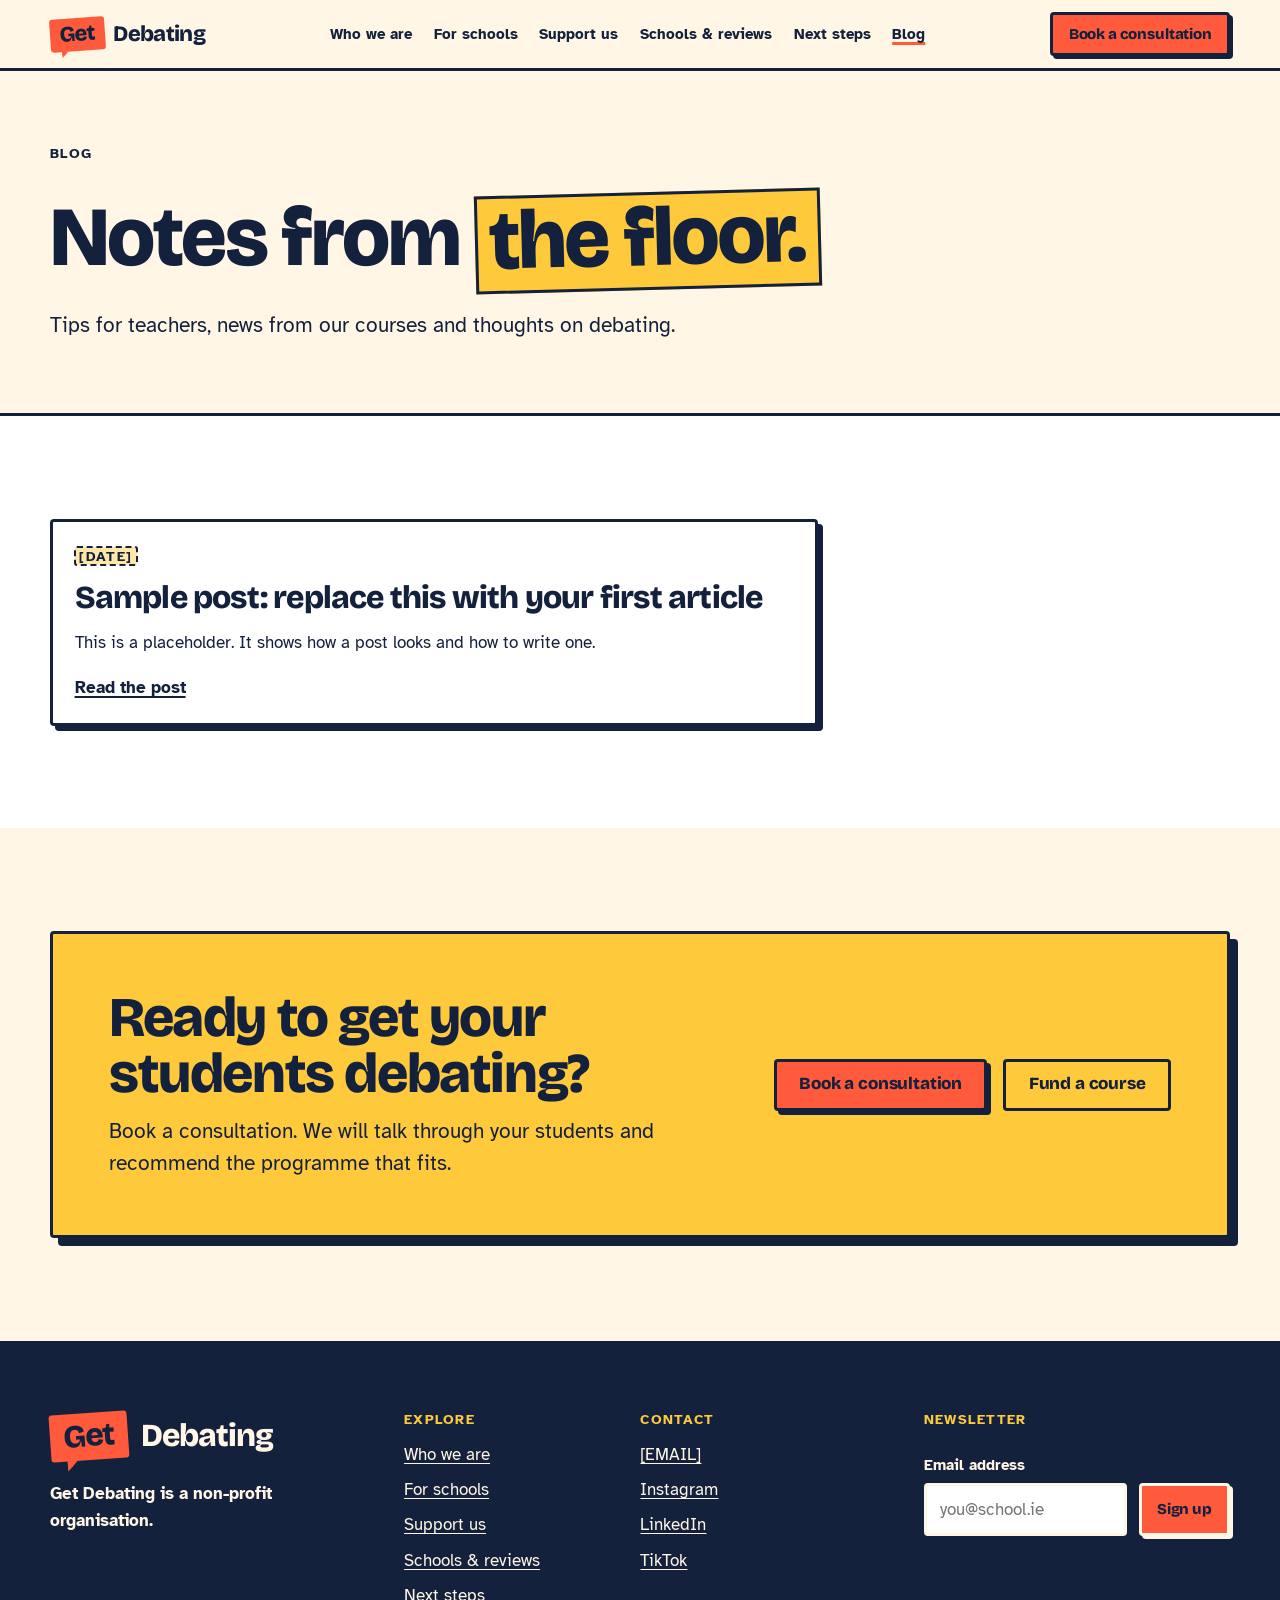
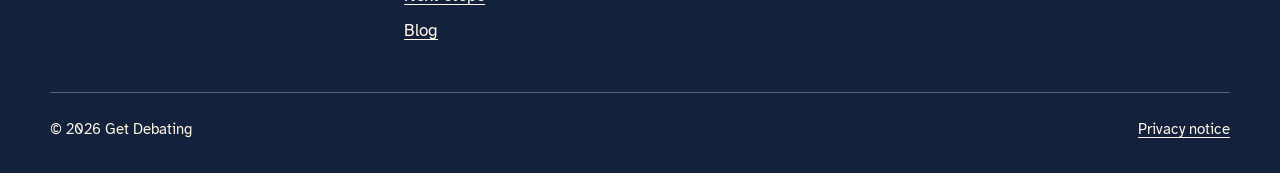
==== blog/index.html @ c515c118 "Add files via upload" ====
<!DOCTYPE html>
<html lang="en-IE">
<head>
<meta charset="utf-8">
<meta name="viewport" content="width=device-width, initial-scale=1">
<title>Blog | Get Debating</title>
<meta name="description" content="Tips for teachers, news from our courses and thoughts on debating.">

<!--
  HOW TO EDIT THIS PAGE
  - All the words you can change sit between the tags, in plain view.
    Each section starts with a banner comment like  ===== SECTION NAME =====
  - Anything in [SQUARE BRACKETS] is a placeholder waiting for real content.
  - Colours and fonts: css/site.css, section 1 (SETTINGS).
  - Email, social links, donation link, form address: js/settings.js (fill in once).
  - Photos: look for comments starting  PHOTO:
-->

<link rel="icon" href="data:image/svg+xml,%3Csvg xmlns='http://www.w3.org/2000/svg' viewBox='0 0 32 32'%3E%3Crect width='32' height='32' rx='4' fill='%23FF5A3C'/%3E%3Ctext x='16' y='23' font-family='Arial Black,Arial' font-weight='900' font-size='20' text-anchor='middle' fill='%2314213D'%3EG%3C/text%3E%3C/svg%3E">
<link rel="preconnect" href="https://fonts.googleapis.com">
<link rel="preconnect" href="https://fonts.gstatic.com" crossorigin>
<link rel="stylesheet" href="https://fonts.googleapis.com/css2?family=Bricolage+Grotesque:opsz,wght@12..96,200..800&display=swap">
<link rel="stylesheet" href="https://fonts.googleapis.com/css2?family=Atkinson+Hyperlegible:ital,wght@0,400;0,700;1,400&display=swap">
<link rel="stylesheet" href="../css/site.css">
<script>document.documentElement.classList.add("js");</script>
</head>

<body>
<a class="skip-link" href="#main">Skip to main content</a>

<!-- ===== HEADER (same on every page) ===== -->
<header class="site-header">
  <div class="wrap site-header__bar">
    <a class="wordmark" href="../index.html">
      <span class="wordmark__get">Get</span> <span class="wordmark__deb">Debating</span>
    </a>

    <button class="nav-toggle" type="button" aria-expanded="false" aria-controls="site-nav">Menu</button>

    <nav id="site-nav" class="site-nav" aria-label="Main">
      <ul>
        <li><a href="../about.html">Who we are</a></li>
        <li><a href="../schools.html">For schools</a></li>
        <li><a href="../support.html">Support us</a></li>
        <li><a href="../reviews.html">Schools &amp; reviews</a></li>
        <li><a href="../next-steps.html">Next steps</a></li>
        <li><a href="../blog/index.html" aria-current="page">Blog</a></li>
        <li class="site-nav__fund"><a class="btn btn--fund btn--small" href="../support.html#fund-a-course">Fund a course</a></li>
      </ul>
    </nav>

    <a class="btn btn--small header-book" href="../schools.html#consultation">Book<span class="header-book__long">&nbsp;a consultation</span></a>
  </div>
</header>


<main id="main">
  <!-- ===== PAGE HEADING ===== -->
  <section class="page-hero">
    <div class="wrap">
      <p class="kicker">Blog</p>
      <!-- EDIT: page headline and intro -->
      <h1>Notes from <span class="hl">the floor.</span></h1>
      <p class="lead">Tips for teachers, news from our courses and thoughts on debating.</p>
    </div>
  </section>


  <!-- ===== LIST OF POSTS =====
       TO ADD A POST TO THIS LIST:
       1. Copy everything from <article class="card post-card"> to </article> below.
       2. Paste it directly under this comment, so the newest post comes first.
       3. Change the date, the file name inside href="", the title and the summary. -->
  <section class="section on-white">
    <div class="wrap">
      <div class="post-list">

        <article class="card post-card">
          <p class="kicker"><span class="ph">[DATE]</span></p>
          <h2><a href="sample-post.html">Sample post: replace this with your first article</a></h2>
          <p>This is a placeholder. It shows how a post looks and how to write one.</p>
          <a class="card__link" href="sample-post.html">Read the post</a>
        </article>

      </div>
    </div>
  </section>

  <!-- ===== CLOSING ACTION PANEL (same on every page) ===== -->
  <section class="section no-print">
    <div class="wrap">
      <div class="action-panel">
        <div class="stack" style="gap:.9rem">
          <h2>Ready to get your students debating?</h2>
          <p class="lead">Book a consultation. We will talk through your students and recommend the programme that fits.</p>
        </div>
        <div class="actions">
          <a class="btn" href="../schools.html#consultation">Book a consultation</a>
          <a class="btn btn--plain" href="../support.html#fund-a-course">Fund a course</a>
        </div>
      </div>
    </div>
  </section>

</main>


<!-- ===== FOOTER (same on every page) ===== -->
<footer class="site-footer on-ink">
  <div class="wrap">
    <div class="site-footer__grid">

      <div class="site-footer__brand">
        <a class="wordmark wordmark--large" href="../index.html">
          <span class="wordmark__get">Get</span> <span class="wordmark__deb">Debating</span>
        </a>
        <p class="site-footer__nonprofit">Get Debating is a non-profit organisation.</p>
        <!-- REGISTRATION NUMBER: when you have one, un-comment the next line and fill it in.
        <p>Registration number: [REGISTRATION NUMBER]</p>
        -->
      </div>

      <nav aria-label="Footer">
        <h2>Explore</h2>
        <ul>
          <li><a href="../about.html">Who we are</a></li>
          <li><a href="../schools.html">For schools</a></li>
          <li><a href="../support.html">Support us</a></li>
          <li><a href="../reviews.html">Schools &amp; reviews</a></li>
          <li><a href="../next-steps.html">Next steps</a></li>
          <li><a href="../blog/index.html">Blog</a></li>
        </ul>
      </nav>

      <div>
        <h2>Contact</h2>
        <!-- The email and social links are set once in js/settings.js. Delete any line you don't use. -->
        <ul>
          <li><a data-link="email" href="#">[EMAIL]</a></li>
          <li><a data-link="instagram" href="#">Instagram</a></li>
          <li><a data-link="linkedin" href="#">LinkedIn</a></li>
          <li><a data-link="tiktok" href="#">TikTok</a></li>
        </ul>
      </div>

      <!-- NEWSLETTER (optional extra: delete this whole <form> if you don't want it) -->
      <form class="newsletter" data-form="Newsletter sign-up" data-success="Thank you. You are on the list.">
        <h2>Newsletter</h2>
        <div class="field">
          <label for="newsletter-email">Email address</label>
          <div class="newsletter__row">
            <input class="input" id="newsletter-email" name="email" type="email" autocomplete="email" placeholder="you@school.ie" required>
            <button class="btn btn--small" type="submit">Sign up</button>
          </div>
        </div>
        <p class="form-status" role="status"></p>
      </form>

    </div>

    <div class="site-footer__base">
      <p>© <span data-year>2026</span> Get Debating</p>
      <p><a href="../privacy.html">Privacy notice</a></p>
    </div>
  </div>
</footer>


<script src="../js/settings.js"></script>
<script src="../js/site.js"></script>
</body>
</html>
---- css/site.css ----
/* ==========================================================
   GET DEBATING: site styles (shared by every page)

   1. SETTINGS   colours and fonts. Change the palette here.
   2. BASE       page defaults, headings, links
   3. LAYOUT     wrap, sections, colour bands
   4. PARTS      wordmark, buttons, header, footer, cards,
                 photo placeholders, quotes, forms
   5. HOME PAGE  hero and home-only sections
   ========================================================== */


/* ---------- 1. SETTINGS ---------------------------------- */
/* Layout idea: a tidy software-site grid on cream, with poster-size
   headlines and hard-edged colour blocks that carry an offset shadow. */

:root {
  /* PALETTE: change these four and the whole site follows. */
  --ink:    #14213D;   /* navy: text, borders, dark bands   */
  --coral:  #FF5A3C;   /* main action colour                */
  --cream:  #FFF6E5;   /* page background                   */
  --yellow: #FFC93C;   /* accent and second action colour   */
  --white:  #FFFFFF;

  /* Mixed from the palette above. No need to edit. */
  --ink-soft:   color-mix(in srgb, var(--ink) 80%, var(--cream));
  --cream-deep: color-mix(in srgb, var(--cream) 90%, var(--ink));
  --line:       color-mix(in srgb, var(--ink) 18%, transparent);

  /* FONTS: headline font and body font. */
  --font-display: "Bricolage Grotesque", "Arial Black", "Helvetica Neue", Arial, sans-serif;
  --font-body:    "Atkinson Hyperlegible", "Segoe UI", Roboto, "Helvetica Neue", Arial, sans-serif;

  /* Shapes and spacing */
  --wrap:    1180px;
  --gutter:  clamp(1.125rem, 4vw, 2.5rem);
  --border:  3px;
  --radius:  4px;
  --section: clamp(3.5rem, 8vw, 6.5rem);

  color-scheme: light;
}


/* ---------- 2. BASE -------------------------------------- */

*, *::before, *::after { box-sizing: border-box; }

html {
  -webkit-text-size-adjust: 100%;
  text-size-adjust: 100%;
  scroll-behavior: smooth;
}

body {
  margin: 0;
  background: var(--cream);
  color: var(--ink);
  font-family: var(--font-body);
  font-size: 1.0625rem;
  line-height: 1.6;
}

[hidden] { display: none !important; }

h1, h2, h3 {
  margin: 0;
  font-family: var(--font-display);
  font-weight: 800;
  letter-spacing: -0.025em;
  text-wrap: balance;
}
h1 { font-size: clamp(2.75rem, 10.5vw, 7rem); line-height: 0.95; }
h2 { font-size: clamp(2rem, 5.2vw, 3.5rem);   line-height: 1; }
h3 { font-size: 1.5rem; line-height: 1.1; letter-spacing: -0.015em; }

p { margin: 0; }
ul, ol { margin: 0; padding: 0; list-style: none; }
img { display: block; max-width: 100%; }

a { color: inherit; text-decoration-thickness: 2px; text-underline-offset: 0.2em; }
a:hover { text-decoration-thickness: 3px; }

:focus-visible {
  outline: 3px solid var(--focus, var(--ink));
  outline-offset: 3px;
  border-radius: 2px;
}

:target { scroll-margin-top: 6rem; }

.lead { font-size: clamp(1.125rem, 2.2vw, 1.3125rem); line-height: 1.5; max-width: 34em; }
.measure { max-width: 38em; }

.kicker {
  font-size: 0.875rem;
  font-weight: 700;
  letter-spacing: 0.09em;
  text-transform: uppercase;
}

.skip-link {
  position: absolute; left: 1rem; top: -4rem; z-index: 100;
  padding: 0.75rem 1rem;
  background: var(--ink); color: var(--cream); font-weight: 700;
}
.skip-link:focus { top: 1rem; }

.visually-hidden {
  position: absolute; width: 1px; height: 1px; overflow: hidden;
  clip-path: inset(50%); white-space: nowrap;
}


/* ---------- 3. LAYOUT ------------------------------------ */

.wrap {
  width: 100%;
  max-width: calc(var(--wrap) + 2 * var(--gutter));
  margin-inline: auto;
  padding-inline: var(--gutter);
}

.section { padding-block: var(--section); }
.section--tight { padding-block: calc(var(--section) * 0.6); }

/* Colour bands */
.on-white  { background: var(--white); }
.on-coral  { background: var(--coral); }
.on-yellow { background: var(--yellow); }
.on-ink    { background: var(--ink); color: var(--cream); --focus: var(--yellow); }

.section-head {
  display: flex; flex-direction: column; gap: 0.75rem;
  margin-bottom: clamp(1.75rem, 4vw, 3rem);
}
.section-head--row { gap: 1.25rem; }
@media (min-width: 800px) {
  .section-head--row { flex-direction: row; align-items: flex-end; justify-content: space-between; }
  .section-head--row > .text-link { flex: none; }
}

.stack { display: flex; flex-direction: column; gap: 1.25rem; }
.actions { display: flex; flex-wrap: wrap; gap: 0.875rem 1rem; }


/* ---------- 4. PARTS ------------------------------------- */

/* Wordmark (text logo). Swap for an image logo later if you like. */
.wordmark {
  display: inline-flex; align-items: center; gap: 0.4em;
  font-family: var(--font-display);
  font-weight: 800;
  font-size: 1.375rem;
  line-height: 1;
  letter-spacing: -0.03em;
  text-decoration: none;
  color: inherit;
}
.wordmark__get {
  position: relative;
  padding: 0.22em 0.42em 0.26em;
  background: var(--coral);
  color: var(--ink);
  border-radius: 3px;
  transform: rotate(-4deg);
}
.wordmark__get::after {           /* the little speech-bubble tail */
  content: "";
  position: absolute; left: 0.5em; bottom: -0.3em;
  border: 0.18em solid transparent;
  border-top-color: var(--coral);
  border-left-color: var(--coral);
}
.wordmark--large { font-size: 2rem; }

/* Buttons */
.btn {
  display: inline-flex; align-items: center; justify-content: center;
  min-height: 3.25rem;
  padding: 0.7rem 1.4rem;
  font-family: var(--font-display);
  font-weight: 800;
  font-size: 1.0625rem;
  line-height: 1.1;
  letter-spacing: -0.01em;
  text-align: center;
  text-decoration: none;
  color: var(--ink);
  background: var(--coral);
  border: var(--border) solid var(--edge, var(--ink));
  border-radius: var(--radius);
  box-shadow: 4px 4px 0 var(--edge, var(--ink));
  cursor: pointer;
  transition: transform 0.12s ease, box-shadow 0.12s ease;
}
.btn:hover  { transform: translate(-2px, -2px); box-shadow: 6px 6px 0 var(--edge, var(--ink)); }
.btn:active { transform: translate(2px, 2px);   box-shadow: 2px 2px 0 var(--edge, var(--ink)); }

.btn--fund  { background: var(--yellow); }                       /* second action */
.btn--ink   { background: var(--ink); color: var(--cream); box-shadow: 4px 4px 0 var(--cream); }
.btn--ink:hover  { box-shadow: 6px 6px 0 var(--cream); }
.btn--ink:active { box-shadow: 2px 2px 0 var(--cream); }
.btn--plain { background: transparent; box-shadow: none; }
.btn--plain:hover, .btn--plain:active { box-shadow: none; transform: none; background: color-mix(in srgb, var(--ink) 10%, transparent); }
.btn--small { min-height: 2.75rem; padding: 0.5rem 0.95rem; font-size: 0.9375rem; box-shadow: 3px 3px 0 var(--edge, var(--ink)); }

.on-ink .btn { --edge: var(--cream); }

.text-link { font-weight: 700; }

/* Header */
.site-header {
  position: sticky; top: 0; z-index: 50;
  background: var(--cream);
  border-bottom: var(--border) solid var(--ink);
}
.site-header__bar {
  display: flex; flex-wrap: wrap; align-items: center;
  gap: 0 0.75rem;
  min-height: 4.25rem;
}
.site-header .wordmark { margin-right: auto; order: 1; }
.header-book { order: 2; }
.nav-toggle  { order: 3; }
.site-nav    { order: 4; flex-basis: 100%; }

.header-book__long { display: none; }
@media (min-width: 480px) { .header-book__long { display: inline; } }

.nav-toggle {
  display: none;
  min-height: 2.75rem;
  padding: 0.5rem 0.85rem;
  font: 700 0.9375rem/1 var(--font-body);
  color: var(--ink);
  background: transparent;
  border: var(--border) solid var(--ink);
  border-radius: var(--radius);
  cursor: pointer;
}
.js .nav-toggle { display: inline-flex; align-items: center; }
.js .site-nav { display: none; }
.js .site-nav.is-open { display: block; }

.site-nav ul {
  display: flex; flex-direction: column;
  padding: 0.5rem 0 1.25rem;
  border-top: 1px solid var(--line);
}
.site-nav a:not(.btn) {
  display: block;
  padding: 0.8rem 0;
  font-weight: 700;
  text-decoration: none;
  border-bottom: 1px solid var(--line);
}
.site-nav a:not(.btn):hover { text-decoration: underline; }
.site-nav a[aria-current="page"] { text-decoration: underline; text-decoration-thickness: 3px; text-decoration-color: var(--coral); }
.site-nav__fund { padding-top: 1rem; }

@media (min-width: 1160px) {
  .site-header .wordmark { margin-right: 0; }
  .js .nav-toggle, .nav-toggle { display: none; }
  .js .site-nav, .site-nav { display: block; order: 2; flex: 1 1 auto; }
  .header-book { order: 3; }
  .site-nav ul {
    flex-direction: row; justify-content: center; gap: 0 1.35rem;
    padding: 0; border: 0;
  }
  .site-nav a:not(.btn) { padding: 0.5rem 0; border: 0; font-size: 0.9375rem; }
  .site-nav__fund { display: none; }
}

/* Photo placeholders.
   To swap in a real photo: delete the <div class="photo-slot">…</div>
   and un-comment the <img> line that sits just under it. */
.photo {
  position: relative;
  aspect-ratio: 16 / 9;
  overflow: hidden;
  background: var(--white);
  border: var(--border) solid var(--ink);
  border-radius: var(--radius);
}
.photo--4x3 { aspect-ratio: 4 / 3; }
.photo--1x1 { aspect-ratio: 1 / 1; }
.photo img { width: 100%; height: 100%; object-fit: cover; }

.photo-slot {
  position: absolute; inset: 0;
  display: flex; flex-direction: column; align-items: center; justify-content: center;
  gap: 0.35rem;
  padding: 1rem;
  text-align: center;
  background: repeating-linear-gradient(-45deg, var(--cream) 0 16px, var(--cream-deep) 16px 32px);
}
.photo-slot__kicker {
  padding: 0.2rem 0.6rem;
  background: var(--ink); color: var(--cream);
  font-size: 0.75rem; font-weight: 700; letter-spacing: 0.09em; text-transform: uppercase;
}
.photo-slot__what { max-width: 24em; font-weight: 700; line-height: 1.3; }
.photo-slot__size { font-size: 0.9375rem; font-variant-numeric: tabular-nums; }

/* Text placeholders: anything still waiting for real content. */
.ph {
  padding: 0.05em 0.35em;
  background: color-mix(in srgb, var(--yellow) 45%, transparent);
  outline: 2px dashed currentColor;
  outline-offset: -1px;
  border-radius: 2px;
  -webkit-box-decoration-break: clone;
  box-decoration-break: clone;
}
.ph-note { font-size: 0.875rem; opacity: 0.85; }

/* Cards */
.card-grid {
  display: grid; gap: 1.5rem;
  grid-template-columns: repeat(auto-fit, minmax(min(100%, 15.5rem), 1fr));
}
.card {
  position: relative;
  display: flex; flex-direction: column; gap: 0.9rem;
  padding: 1.5rem 1.35rem 1.35rem;
  background: var(--white);
  border: var(--border) solid var(--ink);
  border-radius: var(--radius);
  box-shadow: 5px 5px 0 var(--ink);
}
.card--featured { background: var(--yellow); }
.card__flag {
  position: absolute; top: -0.95rem; left: 1rem;
  padding: 0.25rem 0.6rem;
  background: var(--coral);
  border: 2px solid var(--ink);
  font-size: 0.75rem; font-weight: 700; letter-spacing: 0.08em; text-transform: uppercase;
  transform: rotate(-2deg);
}
.card__link { margin-top: auto; padding-top: 0.25rem; font-weight: 700; }

.chips { display: flex; flex-wrap: wrap; gap: 0.4rem; }
.chips li {
  padding: 0.2rem 0.55rem;
  font-size: 0.8125rem; font-weight: 700;
  border: 2px solid var(--ink);
  border-radius: 999px;
  background: var(--cream);
}
.card--featured .chips li { background: var(--white); }
.chips li.ph { border-style: dashed; border-radius: 999px; outline: 0; background: transparent; }

/* Big quote */
.quote { margin: 0; position: relative; padding-top: clamp(3.5rem, 8vw, 5.5rem); }
.quote::before {
  content: "\201C";
  position: absolute; top: 0; left: -0.04em;
  font-family: var(--font-display); font-weight: 800;
  font-size: clamp(7rem, 16vw, 11rem); line-height: 0.8;
  color: var(--yellow);
}
.quote blockquote { margin: 0; }
.quote blockquote p {
  font-family: var(--font-display); font-weight: 700;
  font-size: clamp(1.625rem, 4.4vw, 3rem); line-height: 1.12; letter-spacing: -0.02em;
  text-wrap: balance;
}
.quote figcaption { margin-top: 1.25rem; font-weight: 700; }

/* Logo strip */
.logo-strip {
  display: grid; gap: 1rem;
  grid-template-columns: repeat(auto-fit, minmax(min(45%, 9.5rem), 1fr));
}
.logo-slot {
  display: flex; flex-direction: column; align-items: center; justify-content: center;
  gap: 0.15rem;
  aspect-ratio: 2 / 1;
  padding: 0.5rem;
  text-align: center;
  font-size: 0.8125rem; font-weight: 700; line-height: 1.25;
  border: 2px dashed var(--ink);
  border-radius: var(--radius);
  background: repeating-linear-gradient(-45deg, transparent 0 16px, color-mix(in srgb, var(--ink) 5%, transparent) 16px 32px);
}
.logo-slot small { font-weight: 400; font-variant-numeric: tabular-nums; }
.logo-slot img { max-height: 100%; object-fit: contain; }

/* Closing action panel (both actions, used at the end of every page) */
.action-panel {
  display: grid; gap: 1.5rem;
  padding: clamp(1.75rem, 5vw, 3.5rem);
  background: var(--yellow);
  border: var(--border) solid var(--ink);
  border-radius: var(--radius);
  box-shadow: 8px 8px 0 var(--ink);
}
@media (min-width: 900px) {
  .action-panel { grid-template-columns: 1.4fr 1fr; align-items: center; gap: 3rem; }
  .action-panel .actions { justify-content: flex-end; }
}

/* Forms */
.field { display: flex; flex-direction: column; gap: 0.4rem; }
.field label { font-weight: 700; font-size: 0.9375rem; }
.input {
  width: 100%;
  min-height: 3rem;
  padding: 0.6rem 0.8rem;
  font: inherit;
  color: var(--ink);
  background: var(--white);
  border: var(--border) solid var(--ink);
  border-radius: var(--radius);
}
.on-ink .input { border-color: var(--cream); }
.form-status { min-height: 1.5em; font-size: 0.9375rem; font-weight: 700; }

/* Footer */
.site-footer { padding-block: clamp(3rem, 6vw, 4.5rem) 2rem; }
.site-footer__grid { display: grid; gap: 2.5rem; }
@media (min-width: 720px)  { .site-footer__grid { grid-template-columns: 1fr 1fr; } }
@media (min-width: 1080px) { .site-footer__grid { grid-template-columns: 1.3fr 0.8fr 1fr 1.3fr; gap: 3rem; } }

.site-footer h2 {
  margin-bottom: 0.9rem;
  font-family: var(--font-body);
  font-size: 0.875rem; font-weight: 700; letter-spacing: 0.09em; text-transform: uppercase;
  color: var(--yellow);
}
.site-footer li + li { margin-top: 0.5rem; }
.site-footer a { text-decoration-thickness: 1px; }
.site-footer a:hover { text-decoration-thickness: 2px; }
.site-footer__brand { display: flex; flex-direction: column; gap: 1.25rem; align-items: flex-start; }
.site-footer__nonprofit { font-weight: 700; }
.newsletter { display: flex; flex-direction: column; gap: 0.75rem; }
.newsletter__row { display: flex; flex-wrap: wrap; gap: 0.75rem; }
.newsletter__row .input { flex: 1 1 12rem; }
.site-footer__base {
  display: flex; flex-wrap: wrap; gap: 0.5rem 1.5rem; justify-content: space-between;
  margin-top: 3rem; padding-top: 1.5rem;
  border-top: 1px solid color-mix(in srgb, var(--cream) 30%, transparent);
  font-size: 0.9375rem;
}


/* ---------- 5. HOME PAGE --------------------------------- */

.hero { padding-block: clamp(2.5rem, 6vw, 4.5rem) var(--section); }

.motion-tag {                      /* "This house believes" sticker */
  display: block; width: fit-content;
  margin-bottom: clamp(0.9rem, 2vw, 1.4rem);
  padding: 0.4em 0.75em;
  background: var(--coral);
  border: var(--border) solid var(--ink);
  font-family: var(--font-body);
  font-size: clamp(0.875rem, 1.9vw, 1.25rem);
  font-weight: 700; line-height: 1.1; letter-spacing: 0.09em; text-transform: uppercase;
  transform: rotate(-2deg);
  transform-origin: left center;
}
.hl {                              /* yellow block behind the key words */
  display: inline-block;
  padding: 0.04em 0.14em 0.1em;
  margin-top: 0.08em;
  background: var(--yellow);
  border: var(--border) solid var(--ink);
  line-height: 0.95;
  transform: rotate(-1.5deg);
}

.hero__grid {
  display: grid; gap: clamp(2rem, 5vw, 3.5rem);
  margin-top: clamp(1.75rem, 4vw, 3rem);
}
@media (min-width: 900px) {
  .hero__grid { grid-template-columns: 5fr 7fr; align-items: start; }
}
.hero__facts { display: flex; flex-wrap: wrap; gap: 0.5rem; font-size: 0.9375rem; }
.hero__facts li {
  padding: 0.25rem 0.7rem;
  font-weight: 700;
  border: 2px solid var(--ink);
  border-radius: 999px;
}
.photo--hero { box-shadow: 8px 8px 0 var(--coral); margin: 0 8px 8px 0; }
@media (min-width: 900px) { .photo--hero { box-shadow: 14px 14px 0 var(--coral); margin: 0 14px 14px 0; } }

/* Why debating matters */
.why__grid { display: grid; gap: clamp(1.5rem, 4vw, 3rem); }
@media (min-width: 900px) { .why__grid { grid-template-columns: 1fr 1fr; align-items: end; } }

.blocks { display: grid; gap: 0; margin-top: clamp(2rem, 5vw, 3.5rem); border: var(--border) solid var(--ink); border-radius: var(--radius); overflow: hidden; }
.blocks li {
  padding: clamp(1.25rem, 3.5vw, 2.25rem);
  font-family: var(--font-display); font-weight: 800;
  font-size: clamp(1.75rem, 3.6vw, 2.75rem); line-height: 1; letter-spacing: -0.025em;
}
.blocks li + li { border-top: var(--border) solid var(--ink); }
.blocks li:nth-child(1) { background: var(--coral); }
.blocks li:nth-child(2) { background: var(--yellow); }
.blocks li:nth-child(3) { background: var(--ink); color: var(--cream); }
@media (min-width: 760px) {
  .blocks { grid-template-columns: repeat(3, 1fr); }
  .blocks li + li { border-top: 0; border-left: var(--border) solid var(--ink); }
}

/* How it works */
.steps { display: grid; gap: 2rem; counter-reset: step; }
@media (min-width: 760px) { .steps { grid-template-columns: repeat(3, 1fr); gap: 2.5rem; } }
.steps li {
  counter-increment: step;
  display: flex; flex-direction: column; gap: 0.7rem;
  padding-top: 1.25rem;
  border-top: var(--border) solid var(--ink);
}
.steps li::before {
  content: counter(step);
  display: grid; place-items: center;
  width: 3.25rem; height: 3.25rem;
  background: var(--yellow);
  border: var(--border) solid var(--ink);
  border-radius: var(--radius);
  font-family: var(--font-display); font-weight: 800; font-size: 1.75rem; line-height: 1;
}

/* Fund a course band */
.fund__grid { display: grid; gap: 1.75rem; }
@media (min-width: 900px) { .fund__grid { grid-template-columns: 1.5fr 1fr; align-items: end; gap: 3rem; } }
.fund h2 { font-size: clamp(2.25rem, 6.4vw, 4.5rem); }

/* Impact numbers (hidden until real figures are supplied) */
.impact__grid { display: grid; gap: 1.5rem; grid-template-columns: repeat(auto-fit, minmax(12rem, 1fr)); }
.impact__num { font-family: var(--font-display); font-weight: 800; font-size: clamp(2.5rem, 7vw, 4.5rem); line-height: 1; font-variant-numeric: tabular-nums; }

/* Small pop-up message */
.toast {
  position: fixed; left: 50%; bottom: 1.25rem; z-index: 90;
  transform: translateX(-50%);
  width: max-content; max-width: calc(100% - 2rem);
  padding: 0.75rem 1rem;
  background: var(--ink); color: var(--cream);
  border: 2px solid var(--cream);
  border-radius: var(--radius);
  font-weight: 700; font-size: 0.9375rem;
}


/* ---------- 6. INNER PAGES ------------------------------- */

/* Page heading band */
.page-hero { padding-block: clamp(2.5rem, 6vw, 4.5rem); border-bottom: var(--border) solid var(--ink); }
.page-hero .wrap { display: flex; flex-direction: column; gap: 1.25rem; align-items: flex-start; }
.page-hero h1 { font-size: clamp(2.5rem, 8.4vw, 5.25rem); max-width: 13em; }
.on-ink .hl    { color: var(--ink); border-color: var(--cream); }
.on-yellow .hl { background: var(--coral); }
.on-coral .btn--ink { box-shadow: 4px 4px 0 var(--cream); }
.jump { display: flex; flex-wrap: wrap; gap: 0.5rem 1.5rem; font-weight: 700; }

/* Running text */
.prose { max-width: 40em; }
.prose > * + * { margin-top: 1rem; }
.prose h2 { margin-top: 2.5rem; font-size: clamp(1.5rem, 3.4vw, 2.125rem); }
.prose ul { list-style: disc; padding-left: 1.25rem; }
.prose li + li { margin-top: 0.35rem; }

.ph-block {
  display: block;
  padding: 0.8rem 1rem;
  background: color-mix(in srgb, var(--yellow) 28%, transparent);
  border: 2px dashed currentColor;
  border-radius: var(--radius);
}

.split { display: grid; gap: 2rem; }
@media (min-width: 900px) { .split { grid-template-columns: 5fr 7fr; gap: 4rem; align-items: start; } }

.photo--4x5 { aspect-ratio: 4 / 5; }
.photo--offset { box-shadow: 8px 8px 0 var(--coral); margin: 0 8px 8px 0; }

/* Who we are */
.founder { display: grid; gap: 2rem; }
@media (min-width: 860px) { .founder { grid-template-columns: 4fr 7fr; gap: 4rem; align-items: start; } }
.coach { padding: 1rem 1rem 1.25rem; gap: 0.5rem; }
.coach .photo { margin-bottom: 0.5rem; border-width: 2px; }
.coach__uni { font-weight: 700; }

/* For schools */
.programme-grid { display: grid; gap: 2rem; }
@media (min-width: 860px) { .programme-grid { grid-template-columns: 1fr 1fr; } }
.programme { padding: clamp(1.5rem, 3.5vw, 2.25rem); gap: 1.1rem; }
.programme h3 { font-size: clamp(1.75rem, 3.6vw, 2.25rem); }
.facts { display: grid; grid-template-columns: auto 1fr; gap: 0.45rem 1.25rem; margin: 0; }
.facts dt { font-weight: 700; }
.facts dd { margin: 0; }
.ticks { display: grid; gap: 0.4rem; }
.ticks li { position: relative; padding-left: 1.5rem; }
.ticks li::before {
  content: ""; position: absolute; left: 0; top: 0.45em;
  width: 0.7rem; height: 0.7rem;
  background: var(--coral); border: 2px solid var(--ink);
}

.faq { max-width: 50rem; }
.faq details { border-top: var(--border) solid var(--ink); }
.faq details:last-child { border-bottom: var(--border) solid var(--ink); }
.faq summary {
  position: relative;
  padding: 1.1rem 3rem 1.1rem 0;
  font-family: var(--font-display); font-weight: 800; font-size: clamp(1.1875rem, 2.6vw, 1.5rem); line-height: 1.15;
  list-style: none; cursor: pointer;
}
.faq summary::-webkit-details-marker { display: none; }
.faq summary::after {
  content: "+";
  position: absolute; right: 0.25rem; top: 50%; transform: translateY(-50%);
  display: grid; place-items: center;
  width: 2rem; height: 2rem;
  background: var(--yellow); border: 2px solid var(--ink); border-radius: var(--radius);
  font-size: 1.375rem; line-height: 1;
}
.faq details[open] summary::after { content: "\2212"; }
.faq__answer { padding: 0 0 1.4rem; max-width: 40em; }
.faq__answer > * + * { margin-top: 0.75rem; }

/* Forms */
.form-card {
  display: grid; gap: 1.25rem;
  padding: clamp(1.25rem, 4vw, 2.25rem);
  background: var(--white);
  border: var(--border) solid var(--ink);
  border-radius: var(--radius);
  box-shadow: 8px 8px 0 var(--ink);
}
.form-grid { display: grid; gap: 1.25rem; }
@media (min-width: 640px) { .form-grid { grid-template-columns: 1fr 1fr; } }
select.input { appearance: auto; }
textarea.input { min-height: 7.5rem; resize: vertical; }
fieldset { margin: 0; padding: 0; border: 0; min-width: 0; }
legend { padding: 0; margin-bottom: 0.5rem; font-weight: 700; font-size: 0.9375rem; }
.choices { display: grid; gap: 0.5rem; }
@media (min-width: 640px) { .choices { grid-template-columns: 1fr 1fr; } }
.choice {
  display: flex; align-items: center; gap: 0.65rem;
  min-height: 3rem;
  padding: 0.5rem 0.8rem;
  background: var(--cream);
  border: 2px solid var(--ink);
  border-radius: var(--radius);
  font-weight: 700;
  cursor: pointer;
}
.choice input { width: 1.2rem; height: 1.2rem; margin: 0; accent-color: var(--ink); }
.choice:has(input:checked) { background: var(--yellow); }
.choice:has(input:focus-visible) { outline: 3px solid var(--ink); outline-offset: 3px; }
.choice--wide { grid-column: 1 / -1; }
.field__hint { font-size: 0.875rem; }
.field__error { font-size: 0.875rem; font-weight: 700; }
.field__error::before { content: "! "; }
.input[aria-invalid="true"] { box-shadow: 0 0 0 3px var(--coral); }

/* Support us */
.levels { display: grid; gap: 1.5rem; grid-template-columns: repeat(auto-fit, minmax(min(100%, 13.5rem), 1fr)); }
.level__amount { font-family: var(--font-display); font-weight: 800; font-size: clamp(2.25rem, 6vw, 3.25rem); line-height: 1; font-variant-numeric: tabular-nums; }
.level__funds { font-weight: 700; font-size: 1.1875rem; }
.logo-wall { grid-template-columns: repeat(auto-fit, minmax(min(45%, 11rem), 1fr)); }

/* Schools and reviews */
.school-list { display: grid; gap: 1rem; grid-template-columns: repeat(auto-fit, minmax(min(100%, 16.5rem), 1fr)); }
.school {
  display: flex; flex-direction: column; align-items: flex-start; gap: 0.35rem;
  padding: 1rem 1.1rem;
  background: var(--white);
  border: var(--border) solid var(--ink);
  border-radius: var(--radius);
}
.school__name { font-family: var(--font-display); font-weight: 800; font-size: 1.25rem; line-height: 1.15; }
.badge {
  margin-top: 0.35rem;
  padding: 0.15rem 0.55rem;
  background: var(--yellow);
  border: 2px solid var(--ink);
  font-size: 0.75rem; font-weight: 700; letter-spacing: 0.06em; text-transform: uppercase;
}
.quote-group + .quote-group { margin-top: clamp(2.5rem, 6vw, 4rem); }
.quote-group h2 { margin-bottom: 1.5rem; }
.quote-grid { display: grid; gap: 1.5rem; grid-template-columns: repeat(auto-fit, minmax(min(100%, 19rem), 1fr)); }
.quote-card { margin: 0; }
.quote-card::before {
  content: "\201C";
  height: 1.5rem;
  font-family: var(--font-display); font-weight: 800; font-size: 4rem; line-height: 1;
  color: var(--coral);
}
.quote-card blockquote { margin: 0; font-size: 1.1875rem; font-weight: 700; line-height: 1.4; }
.quote-card figcaption { margin-top: auto; font-size: 0.9375rem; }

/* Next steps: motion generator */
.generator { display: grid; gap: 1.75rem; }
@media (min-width: 940px) { .generator { grid-template-columns: 5fr 3fr; align-items: start; } }
.generator__main { display: grid; gap: 1.25rem; }
.filters { display: grid; gap: 1rem; }
@media (min-width: 560px) { .filters { grid-template-columns: 1fr 1fr; } }
.motion-card {
  display: flex; flex-direction: column; gap: 1.25rem;
  min-height: 15rem;
  padding: clamp(1.5rem, 4vw, 2.5rem);
  background: var(--ink); color: var(--cream);
  border: var(--border) solid var(--ink);
  border-radius: var(--radius);
  box-shadow: 8px 8px 0 var(--coral);
  margin: 0 8px 8px 0;
}
.motion-card__text {
  font-family: var(--font-display); font-weight: 800;
  font-size: clamp(1.75rem, 4.6vw, 3rem); line-height: 1.05; letter-spacing: -0.025em;
  text-wrap: balance;
}
.motion-card .chips { margin-top: auto; }
.motion-card .chips li { background: transparent; border-color: var(--cream); }
.motion-card__side { font-weight: 700; }
.motion-card__side strong { display: inline-block; padding: 0.1rem 0.55rem; background: var(--yellow); color: var(--ink); }
.btn--big { min-height: 4rem; padding-inline: 2rem; font-size: 1.25rem; }
.tool { gap: 1rem; }
.tool h3 { font-size: 1.25rem; }
.timer__display {
  font-family: var(--font-display); font-weight: 800;
  font-size: clamp(3rem, 9vw, 4.25rem); line-height: 1;
  font-variant-numeric: tabular-nums;
}
.timer.is-done .timer__display { width: fit-content; padding: 0 0.15em; background: var(--coral); }
.timer__row { display: flex; flex-wrap: wrap; gap: 0.75rem; align-items: flex-end; }
.timer__row .field { flex: 1 1 7rem; }

/* Next steps: drills */
.drill-grid { display: grid; gap: 2rem; }
@media (min-width: 860px) { .drill-grid { grid-template-columns: 1fr 1fr; } }
.drill ol { display: grid; gap: 0.5rem; padding-left: 1.4rem; list-style: decimal; }
.drill ol li::marker { font-weight: 700; }
.drill__aim { font-weight: 700; }
.drill .btn { align-self: flex-start; margin-top: auto; }
.drill__brand { display: none; }

/* Blog */
.post-list { display: grid; gap: 1.75rem; max-width: 48rem; }
.post-card h2 { font-size: clamp(1.5rem, 3.6vw, 2rem); }
.post-card h2 a { text-decoration: none; }
.post-card h2 a:hover { text-decoration: underline; }
.post { max-width: 44rem; margin-inline: auto; }
.post__head { display: flex; flex-direction: column; gap: 1rem; margin-bottom: 2rem; }
.post__head h1 { font-size: clamp(2.25rem, 7vw, 4rem); }
.post__meta { font-weight: 700; }
.post .photo { margin-bottom: 2rem; }
.post-body { white-space: pre-line; font-size: 1.125rem; line-height: 1.65; }
.post-body.is-formatted { white-space: normal; }
.post-body.is-formatted > * + * { margin-top: 1.1rem; }
.post-body h2 { margin-top: 2.25rem; font-size: clamp(1.5rem, 3.4vw, 2rem); }
.post-body ul { list-style: disc; padding-left: 1.25rem; }
.post-body li + li { margin-top: 0.35rem; }
.post__back { margin-top: 2.5rem; font-weight: 700; }


/* ---------- 7. PRINT (one drill per page) ----------------- */
@media print {
  .site-header, .site-footer, .skip-link, .toast, .no-print, .btn { display: none !important; }
  body { background: #fff; font-size: 12pt; }
  .card { box-shadow: none; break-inside: avoid; }

  body.print-one main > :not(.print-host) { display: none !important; }
  body.print-one .print-host { padding: 0; background: #fff; }
  body.print-one .print-host .section-head { display: none; }
  body.print-one .drill-grid { display: block; }
  body.print-one .drill:not(.is-printing) { display: none !important; }
  body.print-one .drill.is-printing { border: 0; padding: 0; gap: 14pt; font-size: 14pt; }
  body.print-one .drill.is-printing h3 { font-size: 30pt; }
  body.print-one .drill.is-printing .drill__brand {
    display: block; margin-top: 24pt; padding-top: 10pt;
    border-top: 2pt solid #000; font-weight: 700;
  }
}


/* ---------- Reduced motion -------------------------------- */
@media (prefers-reduced-motion: reduce) {
  html { scroll-behavior: auto; }
  .btn { transition: none; }
  .btn:hover, .btn:active { transform: none; }
}
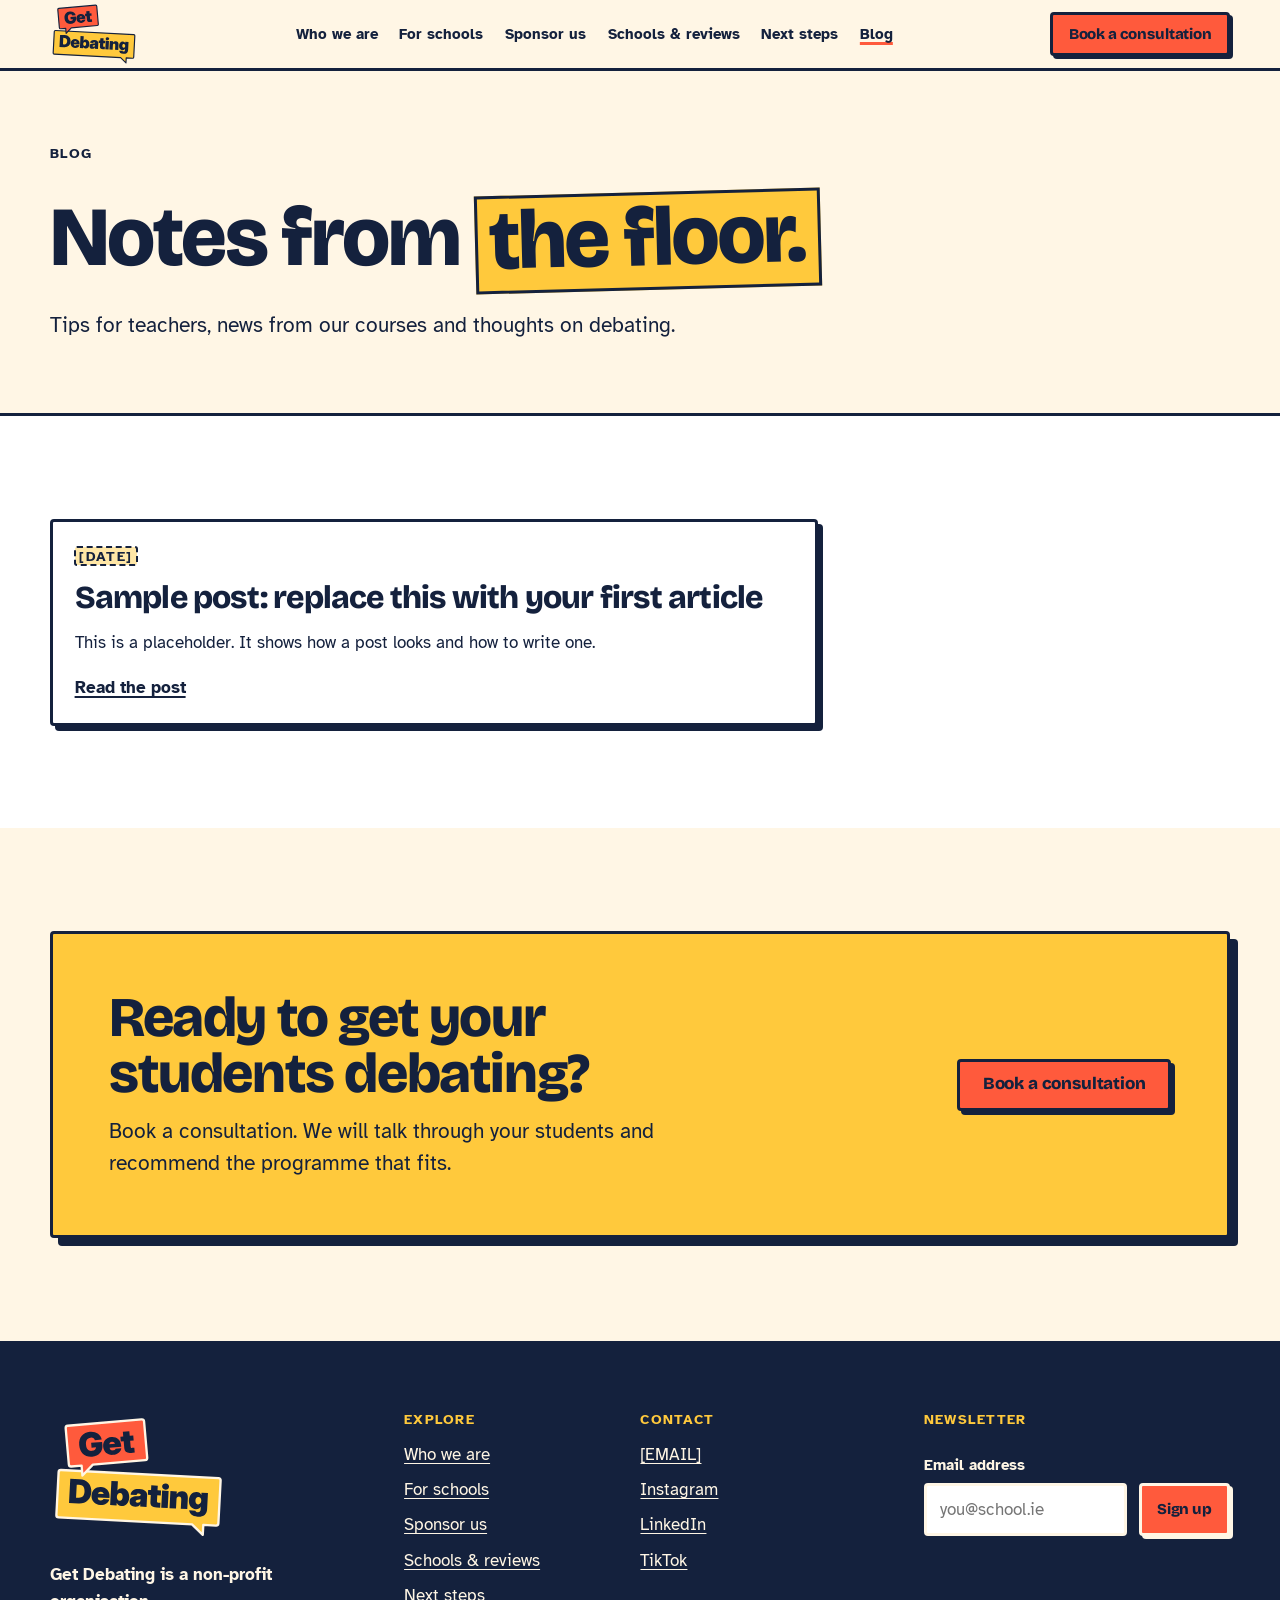
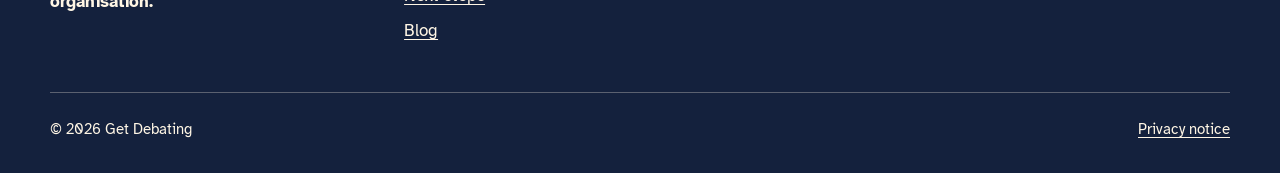
==== commit 138edd7d: "Add files via upload New logo, Sponsor us page, programme changes" ====
--- a/blog/index.html
+++ b/blog/index.html
@@ -12,11 +12,13 @@
     Each section starts with a banner comment like  ===== SECTION NAME =====
   - Anything in [SQUARE BRACKETS] is a placeholder waiting for real content.
   - Colours and fonts: css/site.css, section 1 (SETTINGS).
-  - Email, social links, donation link, form address: js/settings.js (fill in once).
+  - Email, social links, form address: js/settings.js (fill in once).
+  - Logo and browser-tab icon: the files in images/logo/.
   - Photos: look for comments starting  PHOTO:
 -->
 
-<link rel="icon" href="data:image/svg+xml,%3Csvg xmlns='http://www.w3.org/2000/svg' viewBox='0 0 32 32'%3E%3Crect width='32' height='32' rx='4' fill='%23FF5A3C'/%3E%3Ctext x='16' y='23' font-family='Arial Black,Arial' font-weight='900' font-size='20' text-anchor='middle' fill='%2314213D'%3EG%3C/text%3E%3C/svg%3E">
+<link rel="icon" type="image/png" href="../images/logo/get-debating-profile-picture-yellow.png">
+<link rel="apple-touch-icon" href="../images/logo/get-debating-profile-picture-yellow.png">
 <link rel="preconnect" href="https://fonts.googleapis.com">
 <link rel="preconnect" href="https://fonts.gstatic.com" crossorigin>
 <link rel="stylesheet" href="https://fonts.googleapis.com/css2?family=Bricolage+Grotesque:opsz,wght@12..96,200..800&display=swap">
@@ -32,7 +34,7 @@
 <header class="site-header">
   <div class="wrap site-header__bar">
     <a class="wordmark" href="../index.html">
-      <span class="wordmark__get">Get</span> <span class="wordmark__deb">Debating</span>
+      <img src="../images/logo/get-debating-logo.svg" alt="Get Debating" width="88" height="64">
     </a>
 
     <button class="nav-toggle" type="button" aria-expanded="false" aria-controls="site-nav">Menu</button>
@@ -41,11 +43,10 @@
       <ul>
         <li><a href="../about.html">Who we are</a></li>
         <li><a href="../schools.html">For schools</a></li>
-        <li><a href="../support.html">Support us</a></li>
+        <li><a href="../sponsor.html">Sponsor us</a></li>
         <li><a href="../reviews.html">Schools &amp; reviews</a></li>
         <li><a href="../next-steps.html">Next steps</a></li>
         <li><a href="../blog/index.html" aria-current="page">Blog</a></li>
-        <li class="site-nav__fund"><a class="btn btn--fund btn--small" href="../support.html#fund-a-course">Fund a course</a></li>
       </ul>
     </nav>
 
@@ -96,7 +97,6 @@
         </div>
         <div class="actions">
           <a class="btn" href="../schools.html#consultation">Book a consultation</a>
-          <a class="btn btn--plain" href="../support.html#fund-a-course">Fund a course</a>
         </div>
       </div>
     </div>
@@ -112,7 +112,7 @@
 
       <div class="site-footer__brand">
         <a class="wordmark wordmark--large" href="../index.html">
-          <span class="wordmark__get">Get</span> <span class="wordmark__deb">Debating</span>
+          <img src="../images/logo/get-debating-logo-on-navy.svg" alt="Get Debating" width="176" height="128">
         </a>
         <p class="site-footer__nonprofit">Get Debating is a non-profit organisation.</p>
         <!-- REGISTRATION NUMBER: when you have one, un-comment the next line and fill it in.
@@ -125,7 +125,7 @@
         <ul>
           <li><a href="../about.html">Who we are</a></li>
           <li><a href="../schools.html">For schools</a></li>
-          <li><a href="../support.html">Support us</a></li>
+          <li><a href="../sponsor.html">Sponsor us</a></li>
           <li><a href="../reviews.html">Schools &amp; reviews</a></li>
           <li><a href="../next-steps.html">Next steps</a></li>
           <li><a href="../blog/index.html">Blog</a></li>
--- a/css/site.css
+++ b/css/site.css
@@ -4,7 +4,7 @@
    1. SETTINGS   colours and fonts. Change the palette here.
    2. BASE       page defaults, headings, links
    3. LAYOUT     wrap, sections, colour bands
-   4. PARTS      wordmark, buttons, header, footer, cards,
+   4. PARTS      logo, buttons, header, footer, cards,
                  photo placeholders, quotes, forms
    5. HOME PAGE  hero and home-only sections
    ========================================================== */
@@ -146,33 +146,10 @@
 
 /* ---------- 4. PARTS ------------------------------------- */
 
-/* Wordmark (text logo). Swap for an image logo later if you like. */
-.wordmark {
-  display: inline-flex; align-items: center; gap: 0.4em;
-  font-family: var(--font-display);
-  font-weight: 800;
-  font-size: 1.375rem;
-  line-height: 1;
-  letter-spacing: -0.03em;
-  text-decoration: none;
-  color: inherit;
-}
-.wordmark__get {
-  position: relative;
-  padding: 0.22em 0.42em 0.26em;
-  background: var(--coral);
-  color: var(--ink);
-  border-radius: 3px;
-  transform: rotate(-4deg);
-}
-.wordmark__get::after {           /* the little speech-bubble tail */
-  content: "";
-  position: absolute; left: 0.5em; bottom: -0.3em;
-  border: 0.18em solid transparent;
-  border-top-color: var(--coral);
-  border-left-color: var(--coral);
-}
-.wordmark--large { font-size: 2rem; }
+/* Logo (image files in images/logo/). The height sets the size; the width follows. */
+.wordmark { display: inline-flex; flex: none; }
+.wordmark img { width: auto; height: 4rem; }
+.wordmark--large img { height: 8rem; }        /* footer */
 
 /* Buttons */
 .btn {
@@ -257,7 +234,6 @@
 }
 .site-nav a:not(.btn):hover { text-decoration: underline; }
 .site-nav a[aria-current="page"] { text-decoration: underline; text-decoration-thickness: 3px; text-decoration-color: var(--coral); }
-.site-nav__fund { padding-top: 1rem; }
 
 @media (min-width: 1160px) {
   .site-header .wordmark { margin-right: 0; }
@@ -269,7 +245,6 @@
     padding: 0; border: 0;
   }
   .site-nav a:not(.btn) { padding: 0.5rem 0; border: 0; font-size: 0.9375rem; }
-  .site-nav__fund { display: none; }
 }
 
 /* Photo placeholders.
@@ -320,6 +295,8 @@
   display: grid; gap: 1.5rem;
   grid-template-columns: repeat(auto-fit, minmax(min(100%, 15.5rem), 1fr));
 }
+.card-grid--three { grid-template-columns: 1fr; }      /* three cards: stacked, then one row */
+@media (min-width: 860px) { .card-grid--three { grid-template-columns: repeat(3, 1fr); } }
 .card {
   position: relative;
   display: flex; flex-direction: column; gap: 0.9rem;
@@ -387,7 +364,7 @@
 .logo-slot small { font-weight: 400; font-variant-numeric: tabular-nums; }
 .logo-slot img { max-height: 100%; object-fit: contain; }
 
-/* Closing action panel (both actions, used at the end of every page) */
+/* Closing action panel (used at the end of every page) */
 .action-panel {
   display: grid; gap: 1.5rem;
   padding: clamp(1.75rem, 5vw, 3.5rem);
@@ -478,13 +455,6 @@
 @media (min-width: 900px) {
   .hero__grid { grid-template-columns: 5fr 7fr; align-items: start; }
 }
-.hero__facts { display: flex; flex-wrap: wrap; gap: 0.5rem; font-size: 0.9375rem; }
-.hero__facts li {
-  padding: 0.25rem 0.7rem;
-  font-weight: 700;
-  border: 2px solid var(--ink);
-  border-radius: 999px;
-}
 .photo--hero { box-shadow: 8px 8px 0 var(--coral); margin: 0 8px 8px 0; }
 @media (min-width: 900px) { .photo--hero { box-shadow: 14px 14px 0 var(--coral); margin: 0 14px 14px 0; } }
 
@@ -526,11 +496,6 @@
   font-family: var(--font-display); font-weight: 800; font-size: 1.75rem; line-height: 1;
 }
 
-/* Fund a course band */
-.fund__grid { display: grid; gap: 1.75rem; }
-@media (min-width: 900px) { .fund__grid { grid-template-columns: 1.5fr 1fr; align-items: end; gap: 3rem; } }
-.fund h2 { font-size: clamp(2.25rem, 6.4vw, 4.5rem); }
-
 /* Impact numbers (hidden until real figures are supplied) */
 .impact__grid { display: grid; gap: 1.5rem; grid-template-columns: repeat(auto-fit, minmax(12rem, 1fr)); }
 .impact__num { font-family: var(--font-display); font-weight: 800; font-size: clamp(2.5rem, 7vw, 4.5rem); line-height: 1; font-variant-numeric: tabular-nums; }
@@ -588,8 +553,8 @@
 .coach__uni { font-weight: 700; }
 
 /* For schools */
-.programme-grid { display: grid; gap: 2rem; }
-@media (min-width: 860px) { .programme-grid { grid-template-columns: 1fr 1fr; } }
+.programme-grid { display: grid; gap: 2rem; }      /* three programmes: stacked, then one row */
+@media (min-width: 1160px) { .programme-grid { grid-template-columns: repeat(3, 1fr); } }
 .programme { padding: clamp(1.5rem, 3.5vw, 2.25rem); gap: 1.1rem; }
 .programme h3 { font-size: clamp(1.75rem, 3.6vw, 2.25rem); }
 .facts { display: grid; grid-template-columns: auto 1fr; gap: 0.45rem 1.25rem; margin: 0; }
@@ -661,10 +626,7 @@
 .field__error::before { content: "! "; }
 .input[aria-invalid="true"] { box-shadow: 0 0 0 3px var(--coral); }
 
-/* Support us */
-.levels { display: grid; gap: 1.5rem; grid-template-columns: repeat(auto-fit, minmax(min(100%, 13.5rem), 1fr)); }
-.level__amount { font-family: var(--font-display); font-weight: 800; font-size: clamp(2.25rem, 6vw, 3.25rem); line-height: 1; font-variant-numeric: tabular-nums; }
-.level__funds { font-weight: 700; font-size: 1.1875rem; }
+/* Sponsor us */
 .logo-wall { grid-template-columns: repeat(auto-fit, minmax(min(45%, 11rem), 1fr)); }
 
 /* Schools and reviews */
@@ -733,15 +695,6 @@
 .timer.is-done .timer__display { width: fit-content; padding: 0 0.15em; background: var(--coral); }
 .timer__row { display: flex; flex-wrap: wrap; gap: 0.75rem; align-items: flex-end; }
 .timer__row .field { flex: 1 1 7rem; }
-
-/* Next steps: drills */
-.drill-grid { display: grid; gap: 2rem; }
-@media (min-width: 860px) { .drill-grid { grid-template-columns: 1fr 1fr; } }
-.drill ol { display: grid; gap: 0.5rem; padding-left: 1.4rem; list-style: decimal; }
-.drill ol li::marker { font-weight: 700; }
-.drill__aim { font-weight: 700; }
-.drill .btn { align-self: flex-start; margin-top: auto; }
-.drill__brand { display: none; }
 
 /* Blog */
 .post-list { display: grid; gap: 1.75rem; max-width: 48rem; }
@@ -762,23 +715,11 @@
 .post__back { margin-top: 2.5rem; font-weight: 700; }
 
 
-/* ---------- 7. PRINT (one drill per page) ----------------- */
+/* ---------- 7. PRINT ------------------------------------ */
 @media print {
   .site-header, .site-footer, .skip-link, .toast, .no-print, .btn { display: none !important; }
   body { background: #fff; font-size: 12pt; }
   .card { box-shadow: none; break-inside: avoid; }
-
-  body.print-one main > :not(.print-host) { display: none !important; }
-  body.print-one .print-host { padding: 0; background: #fff; }
-  body.print-one .print-host .section-head { display: none; }
-  body.print-one .drill-grid { display: block; }
-  body.print-one .drill:not(.is-printing) { display: none !important; }
-  body.print-one .drill.is-printing { border: 0; padding: 0; gap: 14pt; font-size: 14pt; }
-  body.print-one .drill.is-printing h3 { font-size: 30pt; }
-  body.print-one .drill.is-printing .drill__brand {
-    display: block; margin-top: 24pt; padding-top: 10pt;
-    border-top: 2pt solid #000; font-weight: 700;
-  }
 }
 
 
